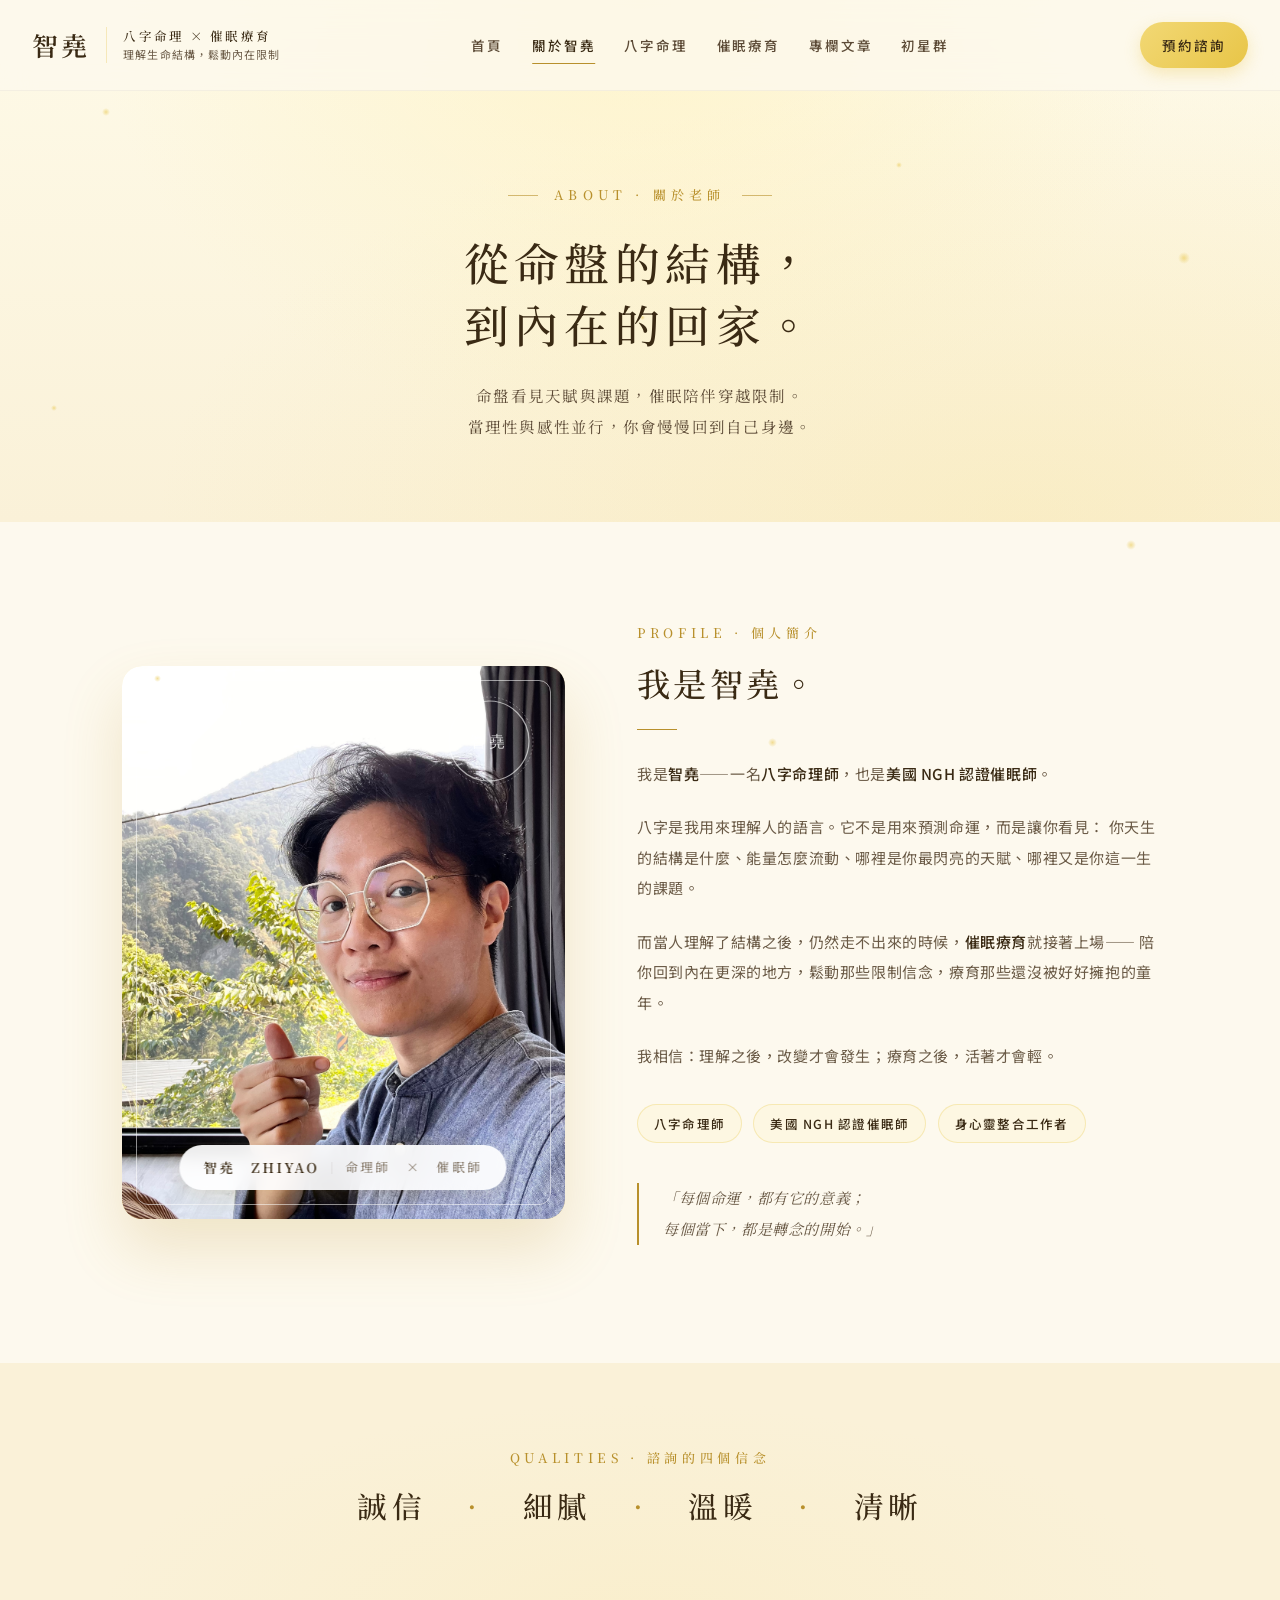
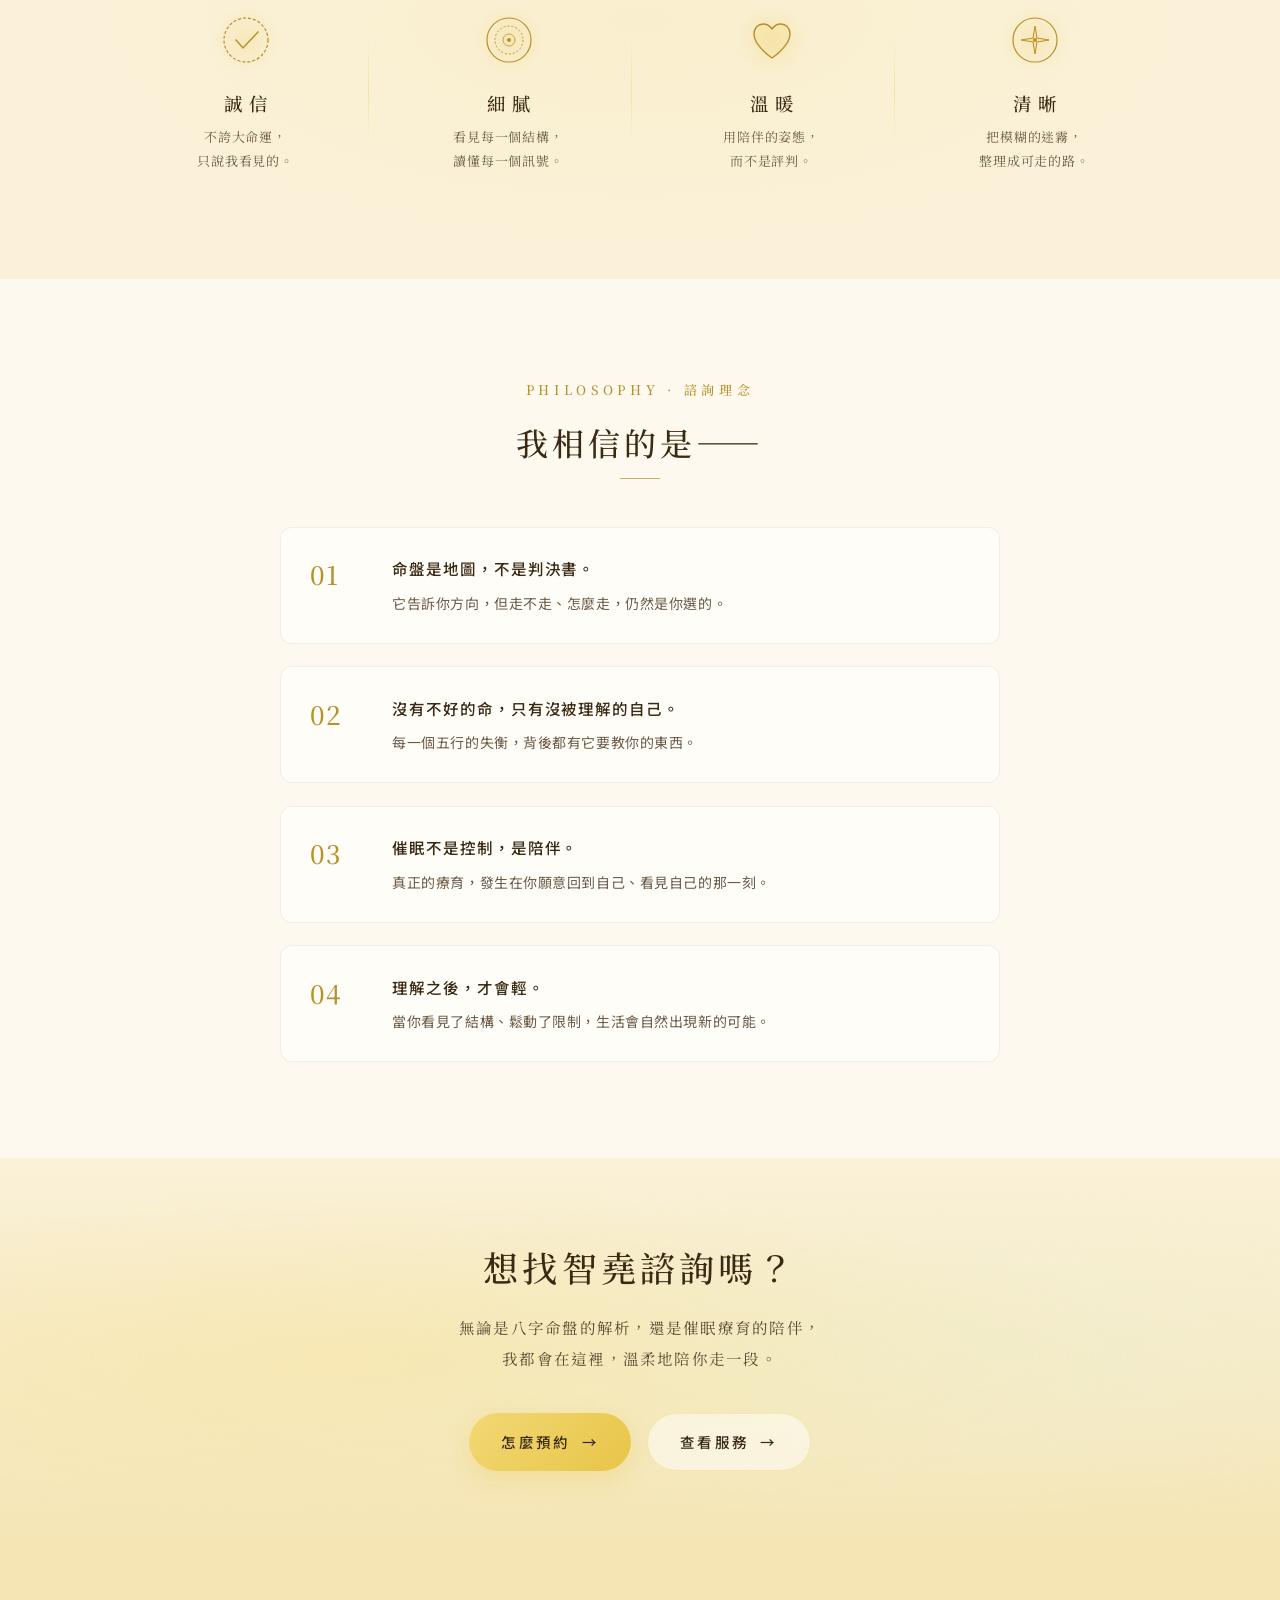
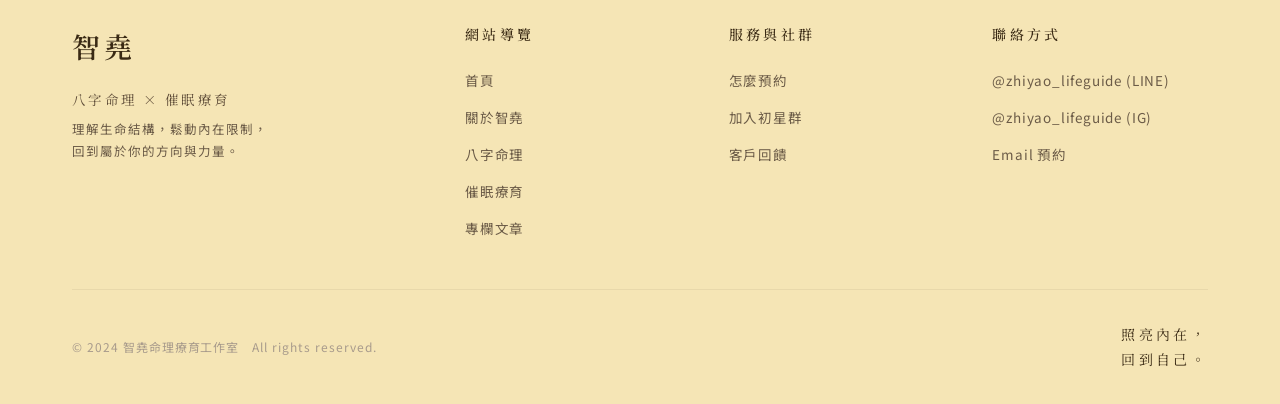
==== about.html @ 6a0de6eb "Add files via upload" ====
<!DOCTYPE html>
<html lang="zh-Hant">
<head>
<meta charset="UTF-8">
<meta name="viewport" content="width=device-width, initial-scale=1.0">
<title>關於智堯｜八字命理 × 催眠療育</title>
<meta name="description" content="智堯，八字命理師、美國 NGH 認證催眠師。誠信、細膩、溫暖、清晰，陪你看見自己。">
<link rel="preconnect" href="https://fonts.googleapis.com">
<link rel="preconnect" href="https://fonts.gstatic.com" crossorigin>
<link href="https://fonts.googleapis.com/css2?family=Noto+Serif+TC:wght@400;500;600;700&family=Noto+Sans+TC:wght@300;400;500;600&display=swap" rel="stylesheet">
<link rel="stylesheet" href="shared.css">
</head>
<body>

<div class="bg-dots" aria-hidden="true">
  <div class="bg-dot"></div><div class="bg-dot"></div><div class="bg-dot"></div><div class="bg-dot"></div>
  <div class="bg-dot"></div><div class="bg-dot"></div><div class="bg-dot"></div><div class="bg-dot"></div>
</div>

<!-- NAV -->
<nav class="nav" id="nav">
  <div class="nav-inner">
    <a href="index.html" class="nav-brand">
      <span class="nav-brand-mark">智堯</span>
      <span class="nav-brand-tag">
        <span class="nav-brand-tag-main">八字命理 × 催眠療育</span>
        <span class="nav-brand-tag-sub">理解生命結構，鬆動內在限制</span>
      </span>
    </a>
    <ul class="nav-menu">
      <li><a href="index.html">首頁</a></li>
      <li><a href="about.html" class="active">關於智堯</a></li>
      <li><a href="bazi.html">八字命理</a></li>
      <li><a href="hypno.html">催眠療育</a></li>
      <li><a href="column.html">專欄文章</a></li>
      <li><a href="community.html">初星群</a></li>
    </ul>
    <a href="booking.html" class="nav-cta">預約諮詢</a>
    <button class="nav-hamburger" id="hamburger" aria-label="選單"><span></span><span></span><span></span></button>
  </div>
</nav>
<div class="nav-overlay" id="navOverlay"></div>
<aside class="nav-drawer" id="navDrawer" aria-hidden="true">
  <ul>
    <li><a href="index.html">首頁</a></li>
    <li><a href="about.html">關於智堯</a></li>
    <li><a href="bazi.html">八字命理</a></li>
    <li><a href="hypno.html">催眠療育</a></li>
    <li><a href="column.html">專欄文章</a></li>
    <li><a href="community.html">初星群</a></li>
    <li><a href="booking.html">怎麼預約</a></li>
  </ul>
  <a href="booking.html" class="nav-drawer-cta">預約諮詢</a>
</aside>

<!-- Page Header -->
<header class="page-header">
  <div class="page-header-deco">
    <svg viewBox="0 0 1200 400" preserveAspectRatio="none" style="width:100%;height:100%;">
      <g opacity="0.55" transform="translate(80, 40)">
        <path d="M0,200 Q40,120 30,40" stroke="#B8902C" stroke-width="1" fill="none"/>
        <ellipse cx="22" cy="80" rx="9" ry="3" fill="#7E9479" opacity="0.6" transform="rotate(-30 22 80)"/>
        <ellipse cx="32" cy="120" rx="10" ry="3" fill="#7E9479" opacity="0.5" transform="rotate(15 32 120)"/>
        <ellipse cx="20" cy="160" rx="9" ry="3" fill="#7E9479" opacity="0.55" transform="rotate(-20 20 160)"/>
      </g>
      <g opacity="0.55" transform="translate(1080, 60)">
        <path d="M0,180 Q-30,100 -10,30" stroke="#B8902C" stroke-width="1" fill="none"/>
        <ellipse cx="-20" cy="80" rx="9" ry="3" fill="#7E9479" opacity="0.55" transform="rotate(20 -20 80)"/>
        <ellipse cx="-10" cy="120" rx="10" ry="3" fill="#7E9479" opacity="0.6" transform="rotate(-15 -10 120)"/>
        <ellipse cx="-25" cy="150" rx="9" ry="3" fill="#7E9479" opacity="0.5" transform="rotate(25 -25 150)"/>
      </g>
    </svg>
  </div>
  <div class="page-header-inner">
    <div class="fade-in"><span class="page-eyebrow">ABOUT  ·  關於老師</span></div>
    <h1 class="fade-in delay-1">從命盤的結構，<br>到內在的回家。</h1>
    <p class="fade-in delay-2">命盤看見天賦與課題，催眠陪伴穿越限制。<br>當理性與感性並行，你會慢慢回到自己身邊。</p>
  </div>
</header>

<!-- 個人介紹 -->
<section class="about-detail">
  <div class="about-detail-inner">
    <div class="about-detail-portrait fade-in">
      <img src="zhiyao.jpg" alt="智堯" class="portrait-img" onerror="this.style.display='none'">
      <div class="portrait-fallback">
        <span>PORTRAIT</span>
        <small>請放入 zhiyao.jpg</small>
      </div>
      <svg class="portrait-deco" width="100" height="100" viewBox="0 0 100 100" aria-hidden="true">
        <circle cx="50" cy="50" r="40" fill="none" stroke="rgba(255,255,255,0.7)" stroke-width="1.2"/>
        <circle cx="50" cy="50" r="44" fill="none" stroke="rgba(255,255,255,0.4)" stroke-width="0.8" stroke-dasharray="2 2"/>
        <text x="50" y="56" text-anchor="middle" fill="rgba(255,255,255,0.95)"
              font-family="serif" font-size="16" letter-spacing="3" font-weight="500">智堯</text>
      </svg>
      <div class="portrait-tag">
        <span class="portrait-name">智堯　ZHIYAO</span>
        <span class="portrait-divider"></span>
        <span class="portrait-role">命理師　×　催眠師</span>
      </div>
    </div>
    <div class="about-detail-content">
      <div class="fade-in">
        <span class="eyebrow">PROFILE  ·  個人簡介</span>
        <h2>我是智堯。</h2>
        <div class="divider"></div>
      </div>
      <p class="fade-in delay-1">
        我是<strong>智堯</strong>——一名<strong>八字命理師</strong>，也是<strong>美國 NGH 認證催眠師</strong>。
      </p>
      <p class="fade-in delay-1">
        八字是我用來理解人的語言。它不是用來預測命運，而是讓你看見：
        你天生的結構是什麼、能量怎麼流動、哪裡是你最閃亮的天賦、哪裡又是你這一生的課題。
      </p>
      <p class="fade-in delay-2">
        而當人理解了結構之後，仍然走不出來的時候，<strong>催眠療育</strong>就接著上場——
        陪你回到內在更深的地方，鬆動那些限制信念，療育那些還沒被好好擁抱的童年。
      </p>
      <p class="fade-in delay-2">
        我相信：理解之後，改變才會發生；療育之後，活著才會輕。
      </p>
      <div class="about-credentials fade-in delay-3">
        <span class="cred-pill">八字命理師</span>
        <span class="cred-pill">美國 NGH 認證催眠師</span>
        <span class="cred-pill">身心靈整合工作者</span>
      </div>
      <p class="about-quote fade-in delay-3">
        「每個命運，都有它的意義；<br>
        每個當下，都是轉念的開始。」
      </p>
    </div>
  </div>
</section>

<!-- 四大信念 -->
<section class="qualities">
  <div class="qualities-head fade-in">
    <span class="eyebrow">QUALITIES  ·  諮詢的四個信念</span>
    <h2>誠信　<span class="accent">·</span>　細膩　<span class="accent">·</span>　溫暖　<span class="accent">·</span>　清晰</h2>
  </div>
  <div class="qualities-grid">
    <div class="quality-item fade-in">
      <div class="quality-icon">
        <svg viewBox="0 0 64 64" fill="none"><circle cx="32" cy="32" r="22" stroke="#B8902C" stroke-width="1.2" stroke-dasharray="3 2"/><path d="M22,32 L29,40 L44,24" stroke="#B8902C" stroke-width="1.5" stroke-linecap="round" fill="none"/></svg>
      </div>
      <h4>誠信</h4>
      <p>不誇大命運，<br>只說我看見的。</p>
    </div>
    <div class="quality-item fade-in delay-1">
      <div class="quality-icon">
        <svg viewBox="0 0 64 64" fill="none"><circle cx="32" cy="32" r="22" stroke="#B8902C" stroke-width="1.2"/><circle cx="32" cy="32" r="14" stroke="#B8902C" stroke-width="0.9" stroke-dasharray="2 2"/><circle cx="32" cy="32" r="6" stroke="#B8902C" stroke-width="0.8"/><circle cx="32" cy="32" r="2" fill="#B8902C"/></svg>
      </div>
      <h4>細膩</h4>
      <p>看見每一個結構，<br>讀懂每一個訊號。</p>
    </div>
    <div class="quality-item fade-in delay-2">
      <div class="quality-icon">
        <svg viewBox="0 0 64 64" fill="none"><path d="M32,50 C32,50 14,38 14,26 C14,20 18,16 23,16 C27,16 30,18 32,21 C34,18 37,16 41,16 C46,16 50,20 50,26 C50,38 32,50 32,50 Z" stroke="#B8902C" stroke-width="1.4" fill="rgba(232,197,71,0.12)"/></svg>
      </div>
      <h4>溫暖</h4>
      <p>用陪伴的姿態，<br>而不是評判。</p>
    </div>
    <div class="quality-item fade-in delay-3">
      <div class="quality-icon">
        <svg viewBox="0 0 64 64" fill="none"><circle cx="32" cy="32" r="22" stroke="#B8902C" stroke-width="1.2"/><path d="M32,18 L34,30 L46,32 L34,34 L32,46 L30,34 L18,32 L30,30 Z" stroke="#B8902C" stroke-width="1" fill="rgba(232,197,71,0.18)"/><circle cx="32" cy="32" r="2" fill="#B8902C"/></svg>
      </div>
      <h4>清晰</h4>
      <p>把模糊的迷霧，<br>整理成可走的路。</p>
    </div>
  </div>
</section>

<!-- 諮詢理念 -->
<section class="philosophy">
  <div class="container-narrow">
    <div class="philosophy-inner fade-in">
      <span class="eyebrow">PHILOSOPHY  ·  諮詢理念</span>
      <h2>我相信的是——</h2>
      <div class="philosophy-divider"></div>
      <ul class="philosophy-list">
        <li><span class="num">01</span><div><strong>命盤是地圖，不是判決書。</strong>它告訴你方向，但走不走、怎麼走，仍然是你選的。</div></li>
        <li><span class="num">02</span><div><strong>沒有不好的命，只有沒被理解的自己。</strong>每一個五行的失衡，背後都有它要教你的東西。</div></li>
        <li><span class="num">03</span><div><strong>催眠不是控制，是陪伴。</strong>真正的療育，發生在你願意回到自己、看見自己的那一刻。</div></li>
        <li><span class="num">04</span><div><strong>理解之後，才會輕。</strong>當你看見了結構、鬆動了限制，生活會自然出現新的可能。</div></li>
      </ul>
    </div>
  </div>
</section>

<!-- CTA -->
<section class="cta-strip">
  <div class="cta-strip-inner fade-in">
    <h2>想找智堯諮詢嗎？</h2>
    <p>無論是八字命盤的解析，還是催眠療育的陪伴，<br>我都會在這裡，溫柔地陪你走一段。</p>
    <div class="cta-strip-actions">
      <a href="booking.html" class="btn btn-primary">怎麼預約 <span class="btn-arrow">→</span></a>
      <a href="bazi.html" class="btn btn-ghost">查看服務 <span class="btn-arrow">→</span></a>
    </div>
  </div>
</section>

<!-- Footer -->
<footer class="footer">
  <div class="footer-inner">
    <div class="footer-grid">
      <div class="footer-brand">
        <div class="footer-brand-mark">智堯</div>
        <div class="footer-tag">八字命理 × 催眠療育</div>
        <div class="footer-tag-sub">理解生命結構，鬆動內在限制，<br>回到屬於你的方向與力量。</div>
      </div>
      <div class="footer-col">
        <h5>網站導覽</h5>
        <ul>
          <li><a href="index.html">首頁</a></li>
          <li><a href="about.html">關於智堯</a></li>
          <li><a href="bazi.html">八字命理</a></li>
          <li><a href="hypno.html">催眠療育</a></li>
          <li><a href="column.html">專欄文章</a></li>
        </ul>
      </div>
      <div class="footer-col">
        <h5>服務與社群</h5>
        <ul>
          <li><a href="booking.html">怎麼預約</a></li>
          <li><a href="community.html">加入初星群</a></li>
          <li><a href="testimonials.html">客戶回饋</a></li>
        </ul>
      </div>
      <div class="footer-col">
        <h5>聯絡方式</h5>
        <ul>
          <li><a href="#">@zhiyao_lifeguide (LINE)</a></li>
          <li><a href="#">@zhiyao_lifeguide (IG)</a></li>
          <li><a href="mailto:">Email 預約</a></li>
        </ul>
      </div>
    </div>
    <div class="footer-bottom">
      <div class="footer-copyright">© 2024 智堯命理療育工作室　All rights reserved.</div>
      <div class="footer-slogan">照亮內在，<br>回到自己。</div>
    </div>
  </div>
</footer>

<script src="shared.js"></script>
</body>
</html>
---- shared.css ----
/* ============================================
   智堯網站 — 共用樣式（分頁用）
   ============================================ */
:root {
  --color-yellow: #E8C547;
  --color-yellow-light: #F2D875;
  --color-yellow-soft: #F8E4A0;
  --color-yellow-bg: #FBEFC2;
  --color-yellow-pale: #FDF7E2;
  --color-yellow-deep: #B8902C;
  --color-yellow-dark: #8E6E1E;
  --color-brown-deep: #3A2A14;
  --color-brown-medium: #5C4A36;
  --color-brown-soft: #8B7B6B;
  --color-text-primary: #3A2A14;
  --color-text-secondary: #6B5B47;
  --color-text-tertiary: #A89B8C;
  --color-bg-primary: #FDF9EE;
  --color-bg-secondary: #FAF1D8;
  --color-bg-tertiary: #F5E5B5;
  --color-bg-card: #FFFFFF;
  --color-bg-cream: #FDF7E2;
  --color-border: rgba(90, 70, 50, 0.08);
  --color-border-soft: rgba(90, 70, 50, 0.05);
  --color-border-yellow: rgba(232, 197, 71, 0.3);
  --color-hypno: #4A6852;
  --color-hypno-light: #7E9479;
  --color-hypno-bg: #D8E5CD;
  --color-hypno-pale: #EDF2E5;
  --font-serif: 'Noto Serif TC', serif;
  --font-sans: 'Noto Sans TC', sans-serif;
  --radius-sm: 6px;
  --radius-md: 12px;
  --radius-lg: 20px;
  --radius-xl: 28px;
  --space-section: 7rem;
}

*, *::before, *::after { box-sizing: border-box; margin: 0; padding: 0; }
html { scroll-behavior: smooth; -webkit-text-size-adjust: 100%; }
body {
  font-family: var(--font-sans);
  font-weight: 400;
  color: var(--color-text-primary);
  background: var(--color-bg-primary);
  line-height: 1.7;
  letter-spacing: 0.02em;
  overflow-x: hidden;
  -webkit-font-smoothing: antialiased;
}
img, svg { display: block; max-width: 100%; }
button { font-family: inherit; cursor: pointer; border: none; background: none; }
a { color: inherit; text-decoration: none; }
button, a, label { -webkit-tap-highlight-color: transparent; }
:focus-visible {
  outline: 2px solid var(--color-yellow-deep);
  outline-offset: 3px;
  border-radius: 2px;
}
h1, h2, h3, h4 {
  font-family: var(--font-serif);
  color: var(--color-brown-deep);
  font-weight: 500;
  letter-spacing: 0.04em;
  line-height: 1.4;
}

.eyebrow {
  font-family: var(--font-serif);
  font-size: 13px;
  font-weight: 500;
  letter-spacing: 0.36em;
  color: var(--color-yellow-deep);
  display: inline-block;
}
.eyebrow-cn {
  font-family: var(--font-serif);
  font-size: 14px;
  font-weight: 500;
  letter-spacing: 0.4em;
  color: var(--color-brown-deep);
  display: inline-flex;
  align-items: center;
  gap: 1rem;
}
.eyebrow-cn::before, .eyebrow-cn::after {
  content: '';
  width: 30px; height: 1px;
  background: var(--color-yellow-deep);
  opacity: 0.5;
}

.container { max-width: 1200px; margin: 0 auto; padding: 0 2rem; }
.container-narrow { max-width: 920px; margin: 0 auto; padding: 0 2rem; }
section { padding: var(--space-section) 0; position: relative; }

/* Animations */
@keyframes glow-breath { 0%,100%{opacity:0.55;transform:scale(1);} 50%{opacity:1;transform:scale(1.08);} }
@keyframes glow-pulse { 0%,100%{opacity:0.4;} 50%{opacity:0.85;} }
@keyframes float-dot {
  0%,100% { transform: translate(0, 0); opacity: 0.3; }
  50% { transform: translate(-10px, -45px); opacity: 0.75; }
}
@keyframes scroll-down { 0%{top:-100%;} 100%{top:100%;} }
@keyframes accent-glow { 0%,100%{opacity:0.7;} 50%{opacity:1;} }

.fade-in {
  opacity: 0;
  transform: translateY(14px);
  transition: opacity 1.2s cubic-bezier(0.4,0,0.2,1), transform 1.2s cubic-bezier(0.4,0,0.2,1);
}
.fade-in.visible { opacity: 1; transform: translateY(0); }
.fade-in.delay-1 { transition-delay: 0.15s; }
.fade-in.delay-2 { transition-delay: 0.3s; }
.fade-in.delay-3 { transition-delay: 0.45s; }
.fade-in.delay-4 { transition-delay: 0.6s; }

/* 浮動光點 */
.bg-dots {
  position: fixed;
  inset: 0;
  pointer-events: none;
  z-index: 1;
  overflow: hidden;
}
.bg-dot {
  position: absolute;
  border-radius: 50%;
  background: radial-gradient(circle, rgba(232,197,71,0.55) 0%, rgba(232,197,71,0) 70%);
  animation: float-dot 18s ease-in-out infinite;
  will-change: transform, opacity;
}
.bg-dot:nth-child(1) { top: 12%; left: 8%; width: 8px; height: 8px; animation-delay: 0s; }
.bg-dot:nth-child(2) { top: 28%; left: 92%; width: 12px; height: 12px; animation-delay: 3s; }
.bg-dot:nth-child(3) { top: 45%; left: 4%; width: 6px; height: 6px; animation-delay: 6s; }
.bg-dot:nth-child(4) { top: 60%; left: 88%; width: 10px; height: 10px; animation-delay: 9s; }
.bg-dot:nth-child(5) { top: 75%; left: 12%; width: 7px; height: 7px; animation-delay: 12s; }
.bg-dot:nth-child(6) { top: 35%; left: 50%; width: 5px; height: 5px; animation-delay: 4s; }
.bg-dot:nth-child(7) { top: 82%; left: 60%; width: 9px; height: 9px; animation-delay: 7s; }
.bg-dot:nth-child(8) { top: 18%; left: 70%; width: 6px; height: 6px; animation-delay: 11s; }

/* NAV */
.nav {
  position: fixed;
  top: 0; left: 0; right: 0;
  z-index: 100;
  padding: 1.4rem 0;
  background: rgba(253, 249, 238, 0.78);
  backdrop-filter: blur(16px);
  -webkit-backdrop-filter: blur(16px);
  border-bottom: 1px solid var(--color-border-soft);
  transition: background 0.4s ease, padding 0.4s ease;
}
.nav.scrolled {
  padding: 1rem 0;
  background: rgba(253, 249, 238, 0.94);
  box-shadow: 0 1px 24px rgba(184, 144, 44, 0.06);
}
.nav-inner {
  max-width: 1280px;
  margin: 0 auto;
  padding: 0 2rem;
  display: flex;
  align-items: center;
  justify-content: space-between;
  gap: 1.5rem;
}
.nav-brand { display: flex; align-items: center; gap: 1rem; flex-shrink: 0; }
.nav-brand-mark {
  font-family: var(--font-serif);
  font-size: 26px;
  font-weight: 600;
  color: var(--color-brown-deep);
  letter-spacing: 0.12em;
}
.nav-brand-tag {
  display: flex;
  flex-direction: column;
  border-left: 1px solid var(--color-border-yellow);
  padding-left: 1rem;
  line-height: 1.5;
}
.nav-brand-tag-main {
  font-family: var(--font-serif);
  font-size: 12.5px;
  font-weight: 500;
  color: var(--color-brown-deep);
  letter-spacing: 0.18em;
}
.nav-brand-tag-sub {
  font-size: 11px;
  color: var(--color-text-secondary);
  letter-spacing: 0.1em;
}
.nav-menu { display: flex; align-items: center; gap: 1.8rem; list-style: none; }
.nav-menu a {
  font-size: 13.5px;
  font-weight: 500;
  color: var(--color-brown-medium);
  letter-spacing: 0.14em;
  position: relative;
  padding: 0.4rem 0;
  transition: color 0.3s ease;
  white-space: nowrap;
}
.nav-menu a::after {
  content: '';
  position: absolute;
  bottom: -2px;
  left: 50%;
  width: 0; height: 1px;
  background: var(--color-yellow-deep);
  transition: all 0.4s ease;
  transform: translateX(-50%);
}
.nav-menu a:hover, .nav-menu a.active { color: var(--color-brown-deep); }
.nav-menu a:hover::after, .nav-menu a.active::after { width: 100%; }
.nav-cta {
  display: inline-flex;
  align-items: center;
  padding: 0.7rem 1.4rem;
  background: linear-gradient(135deg, #F2D875 0%, #E8C547 100%);
  color: var(--color-brown-deep);
  font-size: 13.5px;
  font-weight: 500;
  letter-spacing: 0.14em;
  border-radius: 999px;
  box-shadow: 0 6px 16px rgba(232,197,71,0.32);
  transition: all 0.4s ease;
  flex-shrink: 0;
  white-space: nowrap;
}
.nav-cta:hover { transform: translateY(-1px); box-shadow: 0 10px 24px rgba(232,197,71,0.42); }
.nav-hamburger { display: none; flex-direction: column; gap: 5px; padding: 8px; z-index: 110; }
.nav-hamburger span { display: block; width: 22px; height: 1.5px; background: var(--color-brown-deep); border-radius: 2px; }
.nav-hamburger.open span { transform: none; opacity: 1; }
.nav-drawer {
  position: fixed;
  top: 0; right: -100%;
  width: 80%; max-width: 320px; height: 100vh;
  background: var(--color-bg-primary);
  padding: 5rem 2rem 2rem;
  z-index: 105;
  transition: right 0.5s cubic-bezier(0.65,0,0.35,1);
  border-left: 1px solid var(--color-border);
  box-shadow: -10px 0 40px rgba(90,70,50,0.08);
  overflow-y: auto;
}
.nav-drawer.open { right: 0; }
.nav-drawer ul { list-style: none; }
.nav-drawer li { border-bottom: 1px solid var(--color-border); }
.nav-drawer a {
  display: block;
  padding: 1.2rem 0;
  font-family: var(--font-serif);
  font-size: 16px;
  color: var(--color-brown-deep);
  letter-spacing: 0.18em;
}
.nav-drawer-cta {
  display: block;
  margin-top: 2rem;
  padding: 1rem;
  background: linear-gradient(135deg, #F2D875 0%, #E8C547 100%);
  color: var(--color-brown-deep) !important;
  text-align: center;
  border-radius: 999px;
  letter-spacing: 0.14em;
  font-weight: 500;
}
.nav-overlay {
  position: fixed;
  inset: 0;
  background: rgba(58,42,20,0.4);
  backdrop-filter: blur(4px);
  z-index: 102;
  opacity: 0;
  pointer-events: none;
  transition: opacity 0.4s ease;
}
.nav-overlay.open { opacity: 1; pointer-events: all; }

/* Page Header */
.page-header {
  position: relative;
  padding: 11rem 0 5rem;
  text-align: center;
  background:
    radial-gradient(ellipse at 50% 0%, rgba(255, 240, 180, 0.5) 0%, transparent 60%),
    radial-gradient(ellipse at 80% 100%, rgba(248, 228, 160, 0.35) 0%, transparent 60%),
    linear-gradient(180deg, #FEFAE8 0%, #FAF1D8 100%);
  overflow: hidden;
}
.page-header-deco { display: none; }
.page-header-inner {
  position: relative;
  z-index: 2;
  max-width: 760px;
  margin: 0 auto;
  padding: 0 2rem;
}
.page-eyebrow {
  font-family: var(--font-serif);
  font-size: 13px;
  font-weight: 500;
  letter-spacing: 0.4em;
  color: var(--color-yellow-deep);
  margin-bottom: 1.5rem;
  display: inline-flex;
  align-items: center;
  gap: 1rem;
}
.page-eyebrow::before, .page-eyebrow::after {
  content: '';
  display: block;
  width: 30px; height: 1px;
  background: var(--color-yellow-deep);
  opacity: 0.6;
}
.page-header h1 {
  font-size: clamp(2rem, 4vw, 2.8rem);
  font-weight: 500;
  letter-spacing: 0.12em;
  margin-bottom: 1.5rem;
  color: var(--color-brown-deep);
}
.page-header p {
  font-family: var(--font-serif);
  font-size: 15.5px;
  color: var(--color-brown-medium);
  letter-spacing: 0.08em;
  line-height: 2;
  max-width: 520px;
  margin: 0 auto;
}

/* Buttons */
.btn {
  display: inline-flex;
  align-items: center;
  gap: 0.7rem;
  padding: 1rem 2rem;
  font-family: var(--font-sans);
  font-size: 14.5px;
  font-weight: 500;
  letter-spacing: 0.16em;
  border-radius: 999px;
  transition: all 0.5s cubic-bezier(0.4,0,0.2,1);
}
.btn-primary {
  background: linear-gradient(135deg, #F2D875 0%, #E8C547 100%);
  color: var(--color-brown-deep);
  box-shadow: 0 8px 24px rgba(232,197,71,0.3);
}
.btn-primary:hover { transform: translateY(-2px); box-shadow: 0 14px 32px rgba(232,197,71,0.45); }
.btn-ghost {
  background: rgba(255,255,255,0.5);
  color: var(--color-brown-deep);
  border: 1px solid var(--color-border-yellow);
  backdrop-filter: blur(8px);
}
.btn-ghost:hover { background: rgba(255,255,255,0.85); border-color: var(--color-yellow); transform: translateY(-2px); }
.btn-arrow { transition: transform 0.4s ease; }
.btn:hover .btn-arrow { transform: translateX(4px); }

/* About Detail (about.html) */
.about-detail { background: var(--color-bg-primary); padding: 6rem 0; }
.about-detail-inner {
  display: grid;
  grid-template-columns: 0.85fr 1fr;
  gap: 4.5rem;
  align-items: center;
  max-width: 1100px;
  margin: 0 auto;
  padding: 0 2rem;
}
.about-detail-portrait {
  position: relative;
  aspect-ratio: 4 / 5;
  border-radius: var(--radius-lg);
  overflow: hidden;
  background: linear-gradient(160deg, #FBEFC2 0%, #F2D875 100%);
  box-shadow: 0 30px 60px rgba(184,144,44,0.2);
}
.about-detail-portrait::before {
  content: '';
  position: absolute;
  inset: 14px;
  border: 1px solid rgba(255,255,255,0.55);
  border-radius: calc(var(--radius-lg) - 8px);
  z-index: 3;
  pointer-events: none;
}
.portrait-img { position: absolute; inset: 0; width: 100%; height: 100%; object-fit: cover; z-index: 1; }
.portrait-fallback {
  position: absolute;
  inset: 0;
  width: 100%; height: 100%;
  display: flex;
  flex-direction: column;
  align-items: center;
  justify-content: center;
  color: rgba(58,42,20,0.45);
  font-family: var(--font-serif);
  letter-spacing: 0.4em;
  font-size: 16px;
  z-index: 0;
}
.portrait-fallback small {
  font-size: 12px;
  letter-spacing: 0.3em;
  margin-top: 0.5rem;
  opacity: 0.7;
}
.portrait-deco {
  position: absolute;
  top: 1.6rem; right: 1.6rem;
  z-index: 4;
  opacity: 0.85;
}
.portrait-tag {
  position: absolute;
  bottom: 1.8rem;
  left: 50%;
  transform: translateX(-50%);
  background: rgba(255,255,255,0.92);
  backdrop-filter: blur(8px);
  padding: 0.7rem 1.5rem;
  border-radius: 999px;
  z-index: 4;
  display: flex;
  align-items: center;
  gap: 0.8rem;
  white-space: nowrap;
  box-shadow: 0 6px 20px rgba(184,144,44,0.18);
}
.portrait-name {
  font-family: var(--font-serif);
  font-size: 13.5px;
  font-weight: 600;
  color: var(--color-brown-deep);
  letter-spacing: 0.16em;
}
.portrait-divider { width: 1px; height: 12px; background: var(--color-border); }
.portrait-role {
  font-family: var(--font-serif);
  font-size: 12.5px;
  color: var(--color-text-secondary);
  letter-spacing: 0.18em;
}
.about-detail-content .eyebrow { margin-bottom: 1rem; }
.about-detail-content h2 {
  font-size: clamp(1.7rem, 2.6vw, 2.1rem);
  font-weight: 500;
  letter-spacing: 0.1em;
  margin-bottom: 1.4rem;
}
.about-detail-content .divider {
  width: 40px; height: 1px;
  background: var(--color-yellow-deep);
  margin-bottom: 1.8rem;
}
.about-detail-content p {
  font-size: 15px;
  color: var(--color-text-secondary);
  line-height: 2.05;
  letter-spacing: 0.04em;
  margin-bottom: 1.4rem;
}
.about-detail-content p strong { color: var(--color-brown-deep); font-weight: 500; }
.about-credentials { display: flex; flex-wrap: wrap; gap: 0.7rem; margin: 2rem 0 2.5rem; }
.cred-pill {
  padding: 0.5rem 1rem;
  background: var(--color-bg-cream);
  border: 1px solid var(--color-border-yellow);
  border-radius: 999px;
  font-size: 12.5px;
  font-weight: 500;
  color: var(--color-brown-deep);
  letter-spacing: 0.1em;
}
.about-quote {
  margin-top: 2rem;
  padding-left: 1.5rem;
  border-left: 2px solid var(--color-yellow-deep);
  font-family: var(--font-serif);
  font-size: 15.5px;
  color: var(--color-brown-deep);
  line-height: 1.95;
  letter-spacing: 0.1em;
  font-style: italic;
}

/* Qualities */
.qualities {
  background:
    radial-gradient(ellipse at 50% 50%, rgba(248,228,160,0.2) 0%, transparent 60%),
    var(--color-bg-secondary);
  padding: 5rem 0;
  position: relative;
}
.qualities-head { text-align: center; margin-bottom: 3.5rem; }
.qualities-head .eyebrow { margin-bottom: 1rem; }
.qualities-head h2 {
  font-size: clamp(1.5rem, 2.4vw, 1.85rem);
  font-weight: 500;
  letter-spacing: 0.16em;
  color: var(--color-brown-deep);
}
.qualities-head h2 .accent {
  display: inline-block;
  position: relative;
  padding: 0 0.2em;
  color: var(--color-yellow-deep);
}
.qualities-grid {
  display: grid;
  grid-template-columns: repeat(4, 1fr);
  gap: 1rem;
  max-width: 1100px;
  margin: 0 auto;
  padding: 0 2rem;
}
.quality-item { text-align: center; padding: 1.6rem 1rem; position: relative; }
.quality-item:not(:last-child)::after {
  content: '';
  position: absolute;
  top: 25%; bottom: 25%; right: 0;
  width: 1px;
  background: linear-gradient(180deg, transparent, var(--color-border-yellow), transparent);
}
.quality-icon {
  width: 64px; height: 64px;
  margin: 0 auto 1.2rem;
  display: flex;
  align-items: center;
  justify-content: center;
  position: relative;
}
.quality-icon::before {
  content: '';
  position: absolute;
  inset: -4px;
  border-radius: 50%;
  background: radial-gradient(circle, rgba(232,197,71,0.18) 0%, transparent 70%);
  animation: glow-pulse 3.5s ease-in-out infinite;
}
.quality-icon svg { width: 100%; height: 100%; position: relative; z-index: 1; }
.quality-item h4 {
  font-size: 1.15rem;
  letter-spacing: 0.36em;
  margin-bottom: 0.5rem;
  font-weight: 500;
  color: var(--color-brown-deep);
  padding-left: 0.36em;
}
.quality-item p {
  font-family: var(--font-serif);
  font-size: 13px;
  color: var(--color-text-secondary);
  line-height: 1.85;
  letter-spacing: 0.06em;
}

/* Philosophy */
.philosophy {
  background: var(--color-bg-primary);
  padding: 6rem 0;
}
.philosophy-inner { text-align: center; }
.philosophy-inner .eyebrow { margin-bottom: 1.2rem; }
.philosophy-inner h2 {
  font-size: clamp(1.6rem, 2.6vw, 2rem);
  font-weight: 500;
  letter-spacing: 0.12em;
  margin-bottom: 0.8rem;
}
.philosophy-divider {
  width: 40px; height: 1px;
  background: var(--color-yellow-deep);
  margin: 0 auto 3rem;
  opacity: 0.7;
}
.philosophy-list {
  list-style: none;
  text-align: left;
  display: flex;
  flex-direction: column;
  gap: 1.4rem;
  max-width: 720px;
  margin: 0 auto;
}
.philosophy-list li {
  display: grid;
  grid-template-columns: 60px 1fr;
  gap: 1.4rem;
  padding: 1.6rem 1.8rem;
  background: rgba(255,255,255,0.6);
  border: 1px solid var(--color-border);
  border-radius: var(--radius-md);
  transition: all 0.4s ease;
}
.philosophy-list li:hover {
  background: rgba(255,255,255,0.9);
  border-color: var(--color-border-yellow);
  transform: translateX(4px);
}
.philosophy-list .num {
  font-family: var(--font-serif);
  font-size: 1.6rem;
  font-weight: 500;
  color: var(--color-yellow-deep);
  letter-spacing: 0.04em;
  align-self: start;
}
.philosophy-list strong { color: var(--color-brown-deep); font-weight: 500; display: block; margin-bottom: 0.4rem; font-size: 15.5px; letter-spacing: 0.06em; }
.philosophy-list div { font-size: 14px; color: var(--color-text-secondary); line-height: 1.95; letter-spacing: 0.04em; }

/* CTA Strip */
.cta-strip {
  background:
    radial-gradient(ellipse at 30% 50%, rgba(248,228,160,0.5) 0%, transparent 60%),
    radial-gradient(ellipse at 70% 50%, rgba(232,240,215,0.4) 0%, transparent 60%),
    linear-gradient(180deg, #FAF1D8 0%, #F5E5B5 100%);
  padding: 5rem 0;
  position: relative;
  overflow: hidden;
}
.cta-strip-inner {
  max-width: 880px;
  margin: 0 auto;
  padding: 0 2rem;
  text-align: center;
  position: relative;
  z-index: 2;
}
.cta-strip h2 {
  font-size: clamp(1.7rem, 3vw, 2.2rem);
  font-weight: 500;
  letter-spacing: 0.12em;
  line-height: 1.65;
  margin-bottom: 1rem;
}
.cta-strip p {
  font-family: var(--font-serif);
  font-size: 15.5px;
  color: var(--color-brown-medium);
  line-height: 2;
  letter-spacing: 0.08em;
  margin-bottom: 2.4rem;
}
.cta-strip-actions { display: flex; flex-wrap: wrap; gap: 1rem; justify-content: center; }

/* Footer */
.footer {
  background: var(--color-bg-tertiary);
  padding: 4.5rem 0 2rem;
  position: relative;
}
.footer-inner { max-width: 1200px; margin: 0 auto; padding: 0 2rem; position: relative; z-index: 2; }
.footer-grid {
  display: grid;
  grid-template-columns: 1.6fr 1fr 1fr 1fr;
  gap: 3rem;
  padding-bottom: 3rem;
  border-bottom: 1px solid var(--color-border);
}
.footer-brand-mark {
  font-family: var(--font-serif);
  font-size: 28px;
  font-weight: 600;
  letter-spacing: 0.16em;
  color: var(--color-brown-deep);
  margin-bottom: 1rem;
}
.footer-tag {
  font-family: var(--font-serif);
  font-size: 13.5px;
  color: var(--color-brown-medium);
  letter-spacing: 0.18em;
  line-height: 1.8;
  margin-bottom: 0.4rem;
}
.footer-tag-sub {
  font-size: 12.5px;
  color: var(--color-text-secondary);
  letter-spacing: 0.08em;
  line-height: 1.8;
}
.footer-col h5 {
  font-family: var(--font-serif);
  font-size: 14px;
  font-weight: 500;
  color: var(--color-brown-deep);
  letter-spacing: 0.24em;
  margin-bottom: 1.2rem;
}
.footer-col ul { list-style: none; display: flex; flex-direction: column; gap: 0.6rem; }
.footer-col a {
  font-size: 13.5px;
  color: var(--color-text-secondary);
  letter-spacing: 0.06em;
  transition: color 0.3s ease;
}
.footer-col a:hover { color: var(--color-yellow-dark); }
.footer-bottom {
  padding-top: 2rem;
  display: flex;
  justify-content: space-between;
  align-items: center;
  flex-wrap: wrap;
  gap: 1.5rem;
}
.footer-copyright { font-size: 12px; color: var(--color-text-tertiary); letter-spacing: 0.08em; }
.footer-slogan {
  font-family: var(--font-serif);
  font-size: 14px;
  color: var(--color-brown-deep);
  letter-spacing: 0.24em;
  line-height: 1.8;
  text-align: right;
}

/* Bazi 價目表 */
.bazi-section {
  background:
    radial-gradient(ellipse at 50% 0%, rgba(248,228,160,0.3) 0%, transparent 60%),
    linear-gradient(180deg, #FAF1D8 0%, #F5E5B5 100%);
  padding: 6rem 0;
}
.price-head { text-align: center; margin-bottom: 4rem; }
.price-head .eyebrow { margin-bottom: 1rem; }
.price-head h2 {
  font-size: clamp(1.7rem, 3vw, 2.2rem);
  font-weight: 600;
  letter-spacing: 0.16em;
  margin-bottom: 1.2rem;
}
.price-head p {
  font-family: var(--font-serif);
  font-size: 15px;
  color: var(--color-brown-medium);
  letter-spacing: 0.08em;
  line-height: 1.95;
  max-width: 540px;
  margin: 0 auto;
}
.price-group { max-width: 880px; margin: 0 auto 3rem; padding: 0 2rem; }
.price-group-head { text-align: center; margin-bottom: 1.8rem; position: relative; }
.price-group-head span {
  display: inline-block;
  padding: 0.4rem 1.6rem;
  background: rgba(255,255,255,0.7);
  border: 1px solid var(--color-border-yellow);
  border-radius: 999px;
  font-family: var(--font-serif);
  font-size: 13.5px;
  font-weight: 500;
  color: var(--color-brown-deep);
  letter-spacing: 0.32em;
  position: relative;
  z-index: 2;
}
.price-group-head::before {
  content: '';
  position: absolute;
  top: 50%; left: 0; right: 0;
  height: 1px;
  background: linear-gradient(90deg, transparent, var(--color-border-yellow), transparent);
  z-index: 1;
}
.price-list { display: flex; flex-direction: column; gap: 0.8rem; }
.price-item {
  display: grid;
  grid-template-columns: 60px 1fr auto;
  align-items: center;
  gap: 1.8rem;
  padding: 1.3rem 1.8rem;
  background: rgba(255,255,255,0.7);
  backdrop-filter: blur(4px);
  border: 1px solid rgba(232,197,71,0.2);
  border-radius: var(--radius-md);
  transition: all 0.5s ease;
}
.price-item:hover {
  background: rgba(255,255,255,0.92);
  border-color: var(--color-yellow);
  transform: translateX(4px);
  box-shadow: 0 8px 24px rgba(184,144,44,0.1);
}
.price-num {
  width: 44px; height: 44px;
  border-radius: 50%;
  border: 1px solid var(--color-border-yellow);
  display: flex;
  align-items: center;
  justify-content: center;
  font-family: var(--font-serif);
  font-size: 13px;
  font-weight: 500;
  color: var(--color-yellow-deep);
  background: var(--color-bg-cream);
}
.price-info { display: flex; flex-direction: column; gap: 0.25rem; }
.price-name { font-family: var(--font-serif); font-size: 16.5px; font-weight: 500; color: var(--color-brown-deep); letter-spacing: 0.1em; }
.price-desc { font-size: 12.5px; color: var(--color-text-secondary); letter-spacing: 0.06em; }
.price-amount { text-align: right; display: flex; flex-direction: column; gap: 0.1rem; align-items: flex-end; }
.price-original { font-size: 12px; color: var(--color-text-tertiary); letter-spacing: 0.04em; text-decoration: line-through; }
.price-current { font-family: var(--font-serif); font-size: 1.4rem; font-weight: 600; color: var(--color-yellow-dark); letter-spacing: 0.02em; }
.price-current .currency { font-size: 0.7em; margin-right: 0.1em; }
.price-extra { font-size: 11.5px; color: var(--color-text-secondary); letter-spacing: 0.04em; margin-top: 0.2rem; }
.price-extra .extra-label { color: var(--color-text-tertiary); margin-right: 0.4em; }
.price-extra .extra-amount { font-weight: 600; color: var(--color-yellow-dark); }

/* Hypno Card */
.hypno-section {
  background:
    radial-gradient(ellipse at 30% 20%, rgba(218,232,200,0.5) 0%, transparent 60%),
    radial-gradient(ellipse at 80% 80%, rgba(195,215,175,0.4) 0%, transparent 60%),
    linear-gradient(180deg, #EDF2E5 0%, #DBE5CD 100%);
  padding: 6rem 0;
  position: relative;
}
.hypno-card { max-width: 800px; margin: 0 auto; padding: 0 2rem; position: relative; z-index: 2; }
.hypno-inner {
  background: rgba(255,255,255,0.6);
  backdrop-filter: blur(12px);
  border: 1px solid rgba(126,148,121,0.25);
  border-radius: var(--radius-xl);
  padding: 3.5rem 3rem;
  position: relative;
  overflow: hidden;
}
.hypno-eyebrow {
  font-family: var(--font-serif);
  font-size: 13px;
  font-weight: 500;
  letter-spacing: 0.36em;
  color: var(--color-hypno);
  margin-bottom: 1rem;
  display: inline-block;
}
.hypno-title { font-size: clamp(1.7rem, 2.8vw, 2.1rem); font-weight: 500; color: var(--color-brown-deep); letter-spacing: 0.12em; margin-bottom: 0.6rem; }
.hypno-subtitle { font-family: var(--font-serif); font-size: 14px; color: var(--color-brown-medium); letter-spacing: 0.18em; margin-bottom: 2.5rem; }
.hypno-benefits-title {
  font-family: var(--font-serif);
  font-size: 1.05rem;
  font-weight: 500;
  color: var(--color-brown-deep);
  letter-spacing: 0.14em;
  margin-bottom: 1.4rem;
  position: relative;
  padding-left: 1rem;
}
.hypno-benefits-title::before {
  content: '';
  position: absolute;
  left: 0; top: 50%;
  transform: translateY(-50%);
  width: 4px; height: 18px;
  background: var(--color-hypno);
  border-radius: 2px;
}
.hypno-benefits { list-style: none; margin-bottom: 2.5rem; display: flex; flex-direction: column; gap: 0.9rem; }
.hypno-benefits li {
  display: grid;
  grid-template-columns: 32px 1fr;
  align-items: flex-start;
  gap: 0.6rem;
  font-family: var(--font-serif);
  font-size: 15.5px;
  color: var(--color-brown-medium);
  line-height: 1.85;
  letter-spacing: 0.06em;
}
.hypno-benefits li .benefit-num {
  width: 24px; height: 24px;
  border-radius: 50%;
  background: rgba(74,104,82,0.12);
  color: var(--color-hypno);
  font-family: var(--font-serif);
  font-size: 12px;
  font-weight: 600;
  display: flex;
  align-items: center;
  justify-content: center;
  flex-shrink: 0;
  margin-top: 4px;
}
.hypno-price-block {
  padding: 2rem;
  background: rgba(74,104,82,0.08);
  border-radius: var(--radius-md);
  border: 1px dashed rgba(74,104,82,0.3);
  display: flex;
  align-items: baseline;
  flex-wrap: wrap;
  gap: 0.6rem;
  margin-bottom: 1.4rem;
}
.hypno-price-label { font-family: var(--font-serif); font-size: 16px; font-weight: 500; color: var(--color-brown-deep); letter-spacing: 0.16em; }
.hypno-price-value { font-family: var(--font-serif); font-size: 2rem; font-weight: 600; color: var(--color-hypno); }
.hypno-price-value .currency { font-size: 0.55em; margin-right: 0.15em; }
.hypno-price-value .unit { font-size: 0.6em; color: var(--color-brown-medium); margin-left: 0.4em; }
.hypno-format {
  font-size: 13px;
  color: var(--color-text-secondary);
  letter-spacing: 0.08em;
  margin-left: auto;
  padding: 0.4rem 0.9rem;
  background: rgba(255,255,255,0.7);
  border-radius: 999px;
  border: 1px solid rgba(74,104,82,0.2);
}
.hypno-cta {
  display: inline-flex;
  align-items: center;
  gap: 0.7rem;
  padding: 1rem 2rem;
  background: linear-gradient(135deg, #6E8870 0%, #4A6852 100%);
  color: #fff;
  font-size: 14px;
  font-weight: 500;
  letter-spacing: 0.14em;
  border-radius: 999px;
  box-shadow: 0 8px 24px rgba(74,104,82,0.25);
  transition: all 0.4s ease;
}
.hypno-cta:hover { transform: translateY(-2px); box-shadow: 0 14px 32px rgba(74,104,82,0.35); }

/* Steps (booking.html) */
.steps-section { padding: 6rem 0; background: var(--color-bg-primary); }
.steps-grid {
  display: grid;
  grid-template-columns: repeat(4, 1fr);
  gap: 1.4rem;
  max-width: 1100px;
  margin: 0 auto;
  padding: 0 2rem;
}
.step-card {
  position: relative;
  padding: 2.4rem 1.6rem 2rem;
  background: var(--color-bg-card);
  border: 1px solid var(--color-border);
  border-radius: var(--radius-lg);
  text-align: center;
  transition: all 0.4s ease;
}
.step-card:hover { border-color: var(--color-border-yellow); box-shadow: 0 20px 40px rgba(184,144,44,0.08); transform: translateY(-4px); }
.step-num {
  position: absolute;
  top: -16px;
  left: 50%;
  transform: translateX(-50%);
  width: 48px; height: 48px;
  border-radius: 50%;
  background: linear-gradient(135deg, #F2D875 0%, #E8C547 100%);
  color: var(--color-brown-deep);
  font-family: var(--font-serif);
  font-size: 18px;
  font-weight: 600;
  display: flex;
  align-items: center;
  justify-content: center;
  letter-spacing: 0.04em;
  box-shadow: 0 8px 20px rgba(232,197,71,0.4);
}
.step-icon {
  width: 60px; height: 60px;
  margin: 1.5rem auto 1.4rem;
  display: flex;
  align-items: center;
  justify-content: center;
  color: var(--color-yellow-deep);
}
.step-icon svg { width: 100%; height: 100%; }
.step-card h4 {
  font-size: 1.15rem;
  letter-spacing: 0.16em;
  font-weight: 500;
  margin-bottom: 0.7rem;
}
.step-card p { font-size: 13px; color: var(--color-text-secondary); line-height: 1.95; letter-spacing: 0.04em; }

/* FAQ */
.faq-section { padding: 6rem 0; background: var(--color-bg-secondary); }
.faq-list { max-width: 720px; margin: 0 auto; padding: 0 2rem; display: flex; flex-direction: column; gap: 0.8rem; }
.faq-item {
  background: rgba(255,255,255,0.7);
  border: 1px solid var(--color-border);
  border-radius: var(--radius-md);
  overflow: hidden;
  transition: all 0.4s ease;
}
.faq-item:hover { border-color: var(--color-border-yellow); }
.faq-question {
  width: 100%;
  padding: 1.3rem 1.6rem;
  text-align: left;
  display: flex;
  justify-content: space-between;
  align-items: center;
  gap: 1rem;
  font-family: var(--font-serif);
  font-size: 15.5px;
  font-weight: 500;
  color: var(--color-brown-deep);
  letter-spacing: 0.06em;
}
.faq-question::after {
  content: '+';
  font-size: 22px;
  color: var(--color-yellow-deep);
  transition: transform 0.4s ease;
  flex-shrink: 0;
}
.faq-question[aria-expanded="true"]::after { transform: rotate(45deg); }
.faq-answer { max-height: 0; overflow: hidden; transition: max-height 0.5s ease; }
.faq-answer-inner {
  padding: 0 1.6rem 1.4rem;
  font-size: 14px;
  color: var(--color-text-secondary);
  line-height: 2;
  letter-spacing: 0.04em;
}
.faq-answer.open { max-height: 600px; }

/* Community */
.community-section { padding: 6rem 0; background: var(--color-bg-primary); }
.community-card {
  max-width: 720px;
  margin: 0 auto;
  padding: 3.5rem 2.5rem;
  background:
    radial-gradient(ellipse at 80% 20%, rgba(255,244,200,0.85) 0%, transparent 60%),
    linear-gradient(160deg, #FBEFC2 0%, #F2D875 100%);
  border: 1px solid var(--color-border-yellow);
  border-radius: var(--radius-xl);
  text-align: center;
  position: relative;
}
.community-icon {
  width: 80px; height: 80px;
  margin: 0 auto 1.6rem;
  border-radius: 50%;
  background: rgba(255,255,255,0.7);
  display: flex;
  align-items: center;
  justify-content: center;
  position: relative;
}
.community-icon::before {
  content: '';
  position: absolute;
  inset: -10px;
  border: 1px dashed rgba(184,144,44,0.4);
  border-radius: 50%;
}
.community-card h2 { font-size: 1.8rem; letter-spacing: 0.18em; margin-bottom: 1rem; font-weight: 500; }
.community-card .tagline { font-family: var(--font-serif); font-size: 14px; color: var(--color-brown-medium); letter-spacing: 0.14em; margin-bottom: 2rem; }
.community-features { list-style: none; text-align: left; margin: 0 auto 2.5rem; max-width: 480px; display: flex; flex-direction: column; gap: 0.7rem; }
.community-features li {
  display: grid;
  grid-template-columns: 28px 1fr;
  align-items: start;
  gap: 0.6rem;
  font-size: 14px;
  color: var(--color-brown-medium);
  line-height: 1.85;
  letter-spacing: 0.04em;
}
.community-features li::before {
  content: '✓';
  color: var(--color-yellow-deep);
  font-weight: 600;
  font-size: 16px;
  display: inline-block;
}
.community-link-row { display: flex; flex-wrap: wrap; gap: 0.8rem; justify-content: center; }

/* Testimonials full */
.testi-grid-full {
  display: grid;
  grid-template-columns: repeat(3, 1fr);
  gap: 1.6rem;
  max-width: 1200px;
  margin: 0 auto;
  padding: 0 2rem;
}
.testi-card {
  background: var(--color-bg-card);
  border-radius: var(--radius-lg);
  padding: 2.4rem 2rem 2rem;
  border: 1px solid var(--color-border);
  position: relative;
  overflow: hidden;
  transition: all 0.5s ease;
}
.testi-card:hover {
  transform: translateY(-4px);
  box-shadow: 0 20px 40px rgba(184,144,44,0.1);
  border-color: var(--color-border-yellow);
}
.testi-quote-mark { display: none; }
.testi-tag {
  display: inline-block;
  padding: 0.3rem 0.8rem;
  background: var(--color-yellow-pale);
  border: 1px solid var(--color-border-yellow);
  border-radius: 999px;
  font-size: 11px;
  font-weight: 500;
  color: var(--color-yellow-dark);
  letter-spacing: 0.18em;
  margin-bottom: 1.2rem;
  position: relative;
  z-index: 2;
}
.testi-tag.tag-hypno {
  background: var(--color-hypno-bg);
  border-color: rgba(74,104,82,0.25);
  color: var(--color-hypno);
}
.testi-stars { display: flex; gap: 2px; margin-bottom: 1.2rem; color: var(--color-yellow-deep); }
.testi-stars svg { width: 14px; height: 14px; }
.testi-text { font-family: var(--font-serif); font-size: 14.5px; color: var(--color-brown-medium); line-height: 1.95; letter-spacing: 0.04em; margin-bottom: 1.6rem; }
.testi-author { display: flex; align-items: center; gap: 0.9rem; padding-top: 1.2rem; border-top: 1px solid var(--color-border); }
.testi-avatar {
  width: 38px; height: 38px;
  border-radius: 50%;
  background: linear-gradient(135deg, #F2D875 0%, #C9A45F 100%);
  display: flex;
  align-items: center;
  justify-content: center;
  font-family: var(--font-serif);
  font-size: 14px;
  color: #fff;
  font-weight: 500;
  flex-shrink: 0;
}
.testi-name { font-family: var(--font-serif); font-size: 13.5px; font-weight: 500; color: var(--color-brown-deep); letter-spacing: 0.1em; }
.testi-meta { font-size: 11.5px; color: var(--color-text-tertiary); letter-spacing: 0.06em; }

/* RWD */
@media (max-width: 1100px) {
  .nav-menu { gap: 1.2rem; }
  .nav-menu a { font-size: 12.5px; letter-spacing: 0.1em; }
  .nav-brand-tag { display: none; }
}
@media (max-width: 1024px) {
  :root { --space-section: 5.5rem; }
  .about-detail-inner { grid-template-columns: 1fr; gap: 3rem; }
  .about-detail-portrait { max-width: 380px; margin: 0 auto; }
  .qualities-grid { grid-template-columns: repeat(2, 1fr); gap: 1.5rem 0.5rem; }
  .quality-item:not(:last-child)::after { display: none; }
  .quality-item:nth-child(odd)::after {
    content: '';
    display: block;
    position: absolute;
    top: 25%; bottom: 25%; right: 0;
    width: 1px;
    background: linear-gradient(180deg, transparent, var(--color-border-yellow), transparent);
  }
  .steps-grid { grid-template-columns: repeat(2, 1fr); }
  .testi-grid-full { grid-template-columns: repeat(2, 1fr); }
  .footer-grid { grid-template-columns: 1.4fr 1fr 1fr; }
  .footer-col:nth-child(4) { grid-column: span 3; }
}
@media (max-width: 768px) {
  :root { --space-section: 4rem; }
  .container, .container-narrow { padding: 0 1.8rem; }
  .nav-menu, .nav-cta { display: none; }
  .nav-hamburger { display: flex; }
  .nav-inner { padding: 0 1.4rem; }
  .nav-brand-mark { font-size: 22px; }

  .page-header { padding: 8.5rem 0 3.5rem; }
  .page-header h1 { font-size: 1.6rem; letter-spacing: 0.08em; }
  .page-header p { font-size: 14px; letter-spacing: 0.06em; }
  .page-eyebrow { font-size: 11.5px; letter-spacing: 0.32em; gap: 0.7rem; }
  .page-eyebrow::before, .page-eyebrow::after { width: 22px; }

  .about-detail { padding: 4rem 0; }
  .about-detail-content h2 { font-size: 1.5rem; letter-spacing: 0.08em; }
  .about-detail-content p { font-size: 14px; line-height: 1.95; }
  .about-detail-portrait { max-width: 320px; }
  .about-quote { font-size: 14.5px; padding-left: 1rem; }

  .qualities { padding: 3.5rem 0; }
  .qualities-head { margin-bottom: 2.5rem; }
  .qualities-head h2 { font-size: 1.3rem; letter-spacing: 0.12em; }
  .quality-item h4 { font-size: 1rem; letter-spacing: 0.3em; padding-left: 0.3em; }
  .quality-item p { font-size: 12px; }

  .philosophy { padding: 4rem 0; }
  .philosophy-list li { padding: 1.2rem 1.4rem; gap: 1rem; grid-template-columns: 40px 1fr; }
  .philosophy-list .num { font-size: 1.3rem; }
  .philosophy-list strong { font-size: 14.5px; }

  .price-head h2 { font-size: 1.5rem; letter-spacing: 0.1em; }
  .price-head p { font-size: 13.5px; }
  .price-group { padding: 0 1.4rem; }
  .price-group-head span { font-size: 12px; letter-spacing: 0.24em; }
  .price-item { grid-template-columns: 40px 1fr; gap: 0.8rem 1rem; padding: 1.1rem 1.2rem; }
  .price-num { width: 36px; height: 36px; font-size: 11px; }
  .price-name { font-size: 14.5px; letter-spacing: 0.06em; }
  .price-desc { font-size: 11.5px; }
  .price-amount {
    grid-column: 2;
    align-items: flex-start;
    text-align: left;
    padding-top: 0.4rem;
    border-top: 1px dashed var(--color-border);
    margin-top: 0.4rem;
    flex-direction: row;
    flex-wrap: wrap;
    gap: 0.4rem 0.8rem;
  }
  .price-current { font-size: 1.2rem; }

  .hypno-card { padding: 0 1.4rem; }
  .hypno-inner { padding: 2.2rem 1.6rem; }
  .hypno-title { font-size: 1.45rem; letter-spacing: 0.1em; }
  .hypno-price-block { flex-direction: column; align-items: flex-start; gap: 0.8rem; padding: 1.4rem; }
  .hypno-format { margin-left: 0; }

  .steps-section { padding: 4rem 0; }
  .steps-grid { grid-template-columns: 1fr; gap: 2.4rem; padding: 0 1.4rem; }
  .step-card h4 { font-size: 1.05rem; }

  .faq-section { padding: 4rem 0; }
  .faq-list { padding: 0 1.4rem; }
  .faq-question { font-size: 14.5px; padding: 1.1rem 1.4rem; }

  .community-section { padding: 4rem 0; }
  .community-card { padding: 2.4rem 1.6rem; margin: 0 1.4rem; }
  .community-card h2 { font-size: 1.4rem; letter-spacing: 0.14em; }

  .testi-grid-full { grid-template-columns: 1fr; gap: 1.2rem; padding: 0 1.4rem; }
  .testi-card { padding: 2rem 1.6rem 1.6rem; }

  .cta-strip h2 { font-size: 1.4rem; letter-spacing: 0.08em; }
  .cta-strip p { font-size: 14px; }
  .cta-strip-actions { flex-direction: column; align-items: stretch; }

  .footer-grid { grid-template-columns: 1fr 1fr; gap: 2rem; }
  .footer-brand { grid-column: span 2; }
  .footer-col:nth-child(4) { grid-column: span 2; }
  .footer-bottom { flex-direction: column; align-items: flex-start; gap: 1rem; }
  .footer-slogan { text-align: left; font-size: 13px; }
}
@media (max-width: 420px) {
  .nav-brand-mark { font-size: 20px; }
}
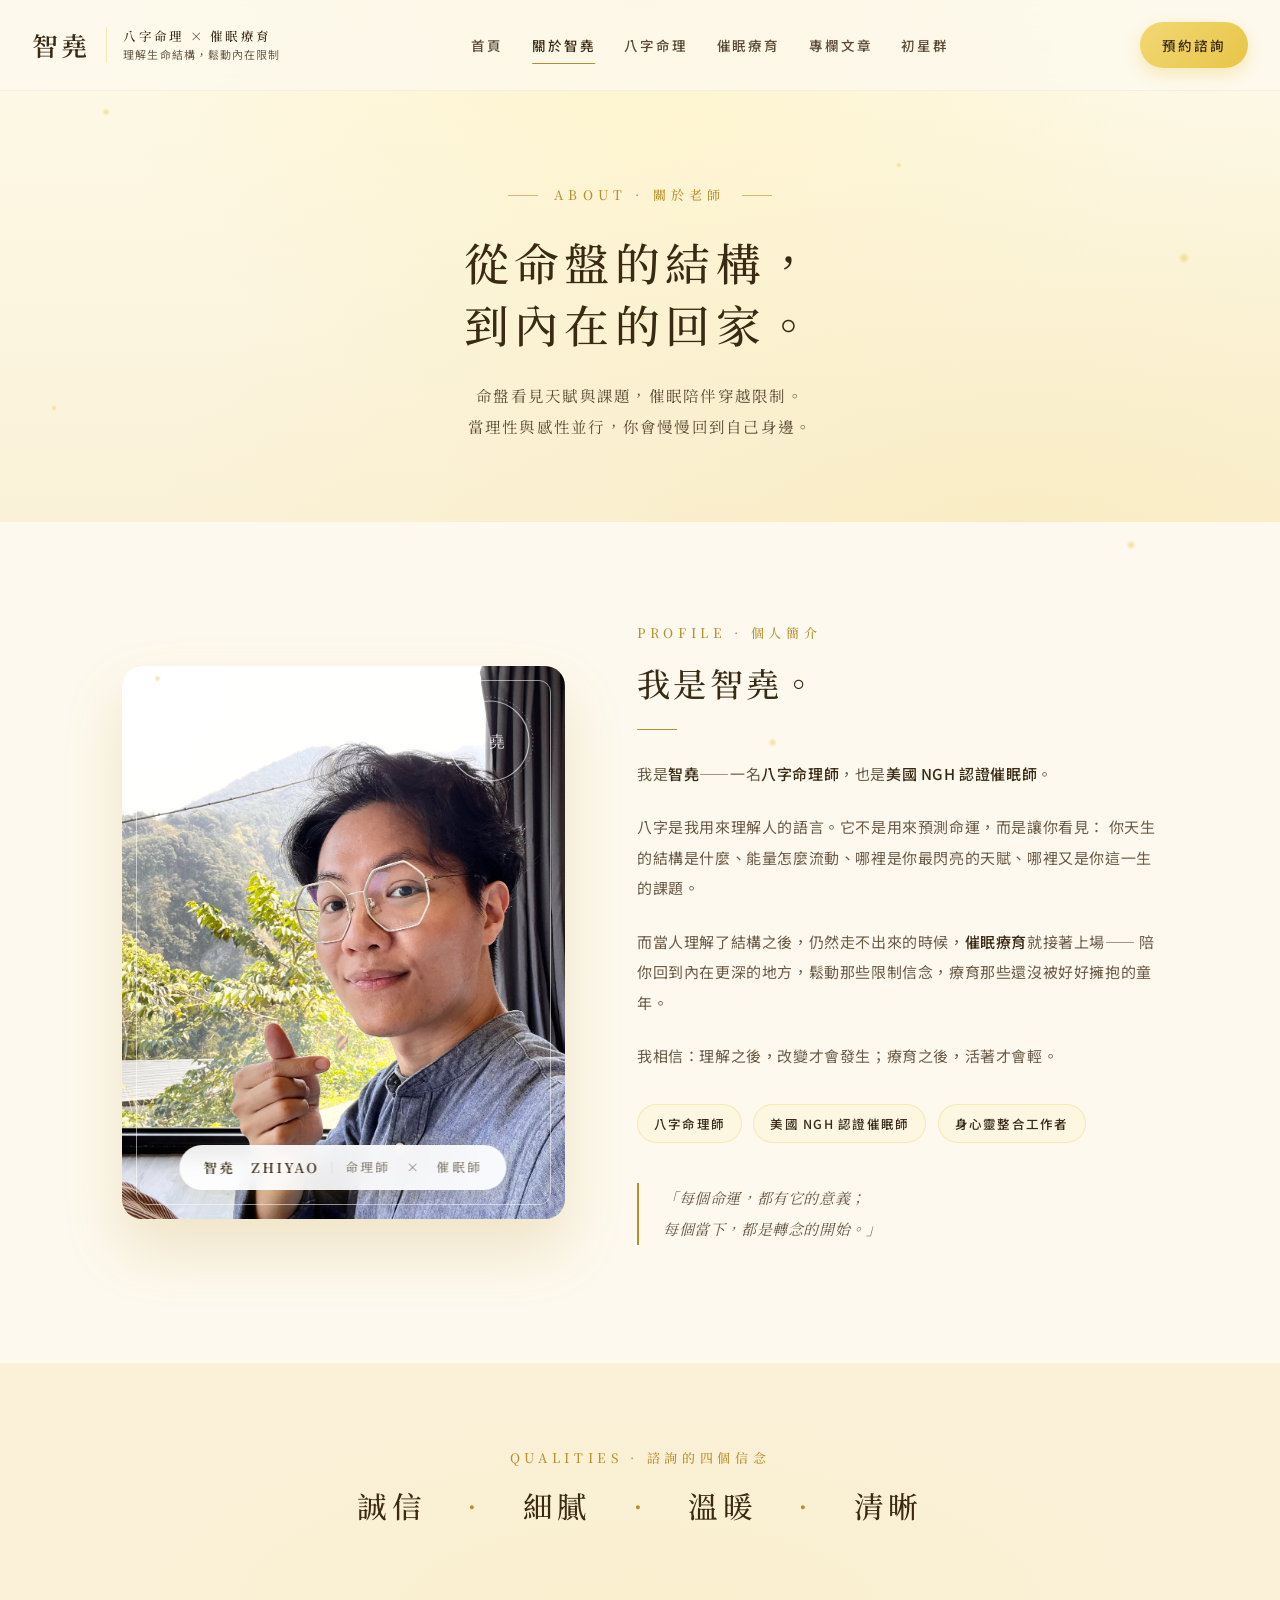
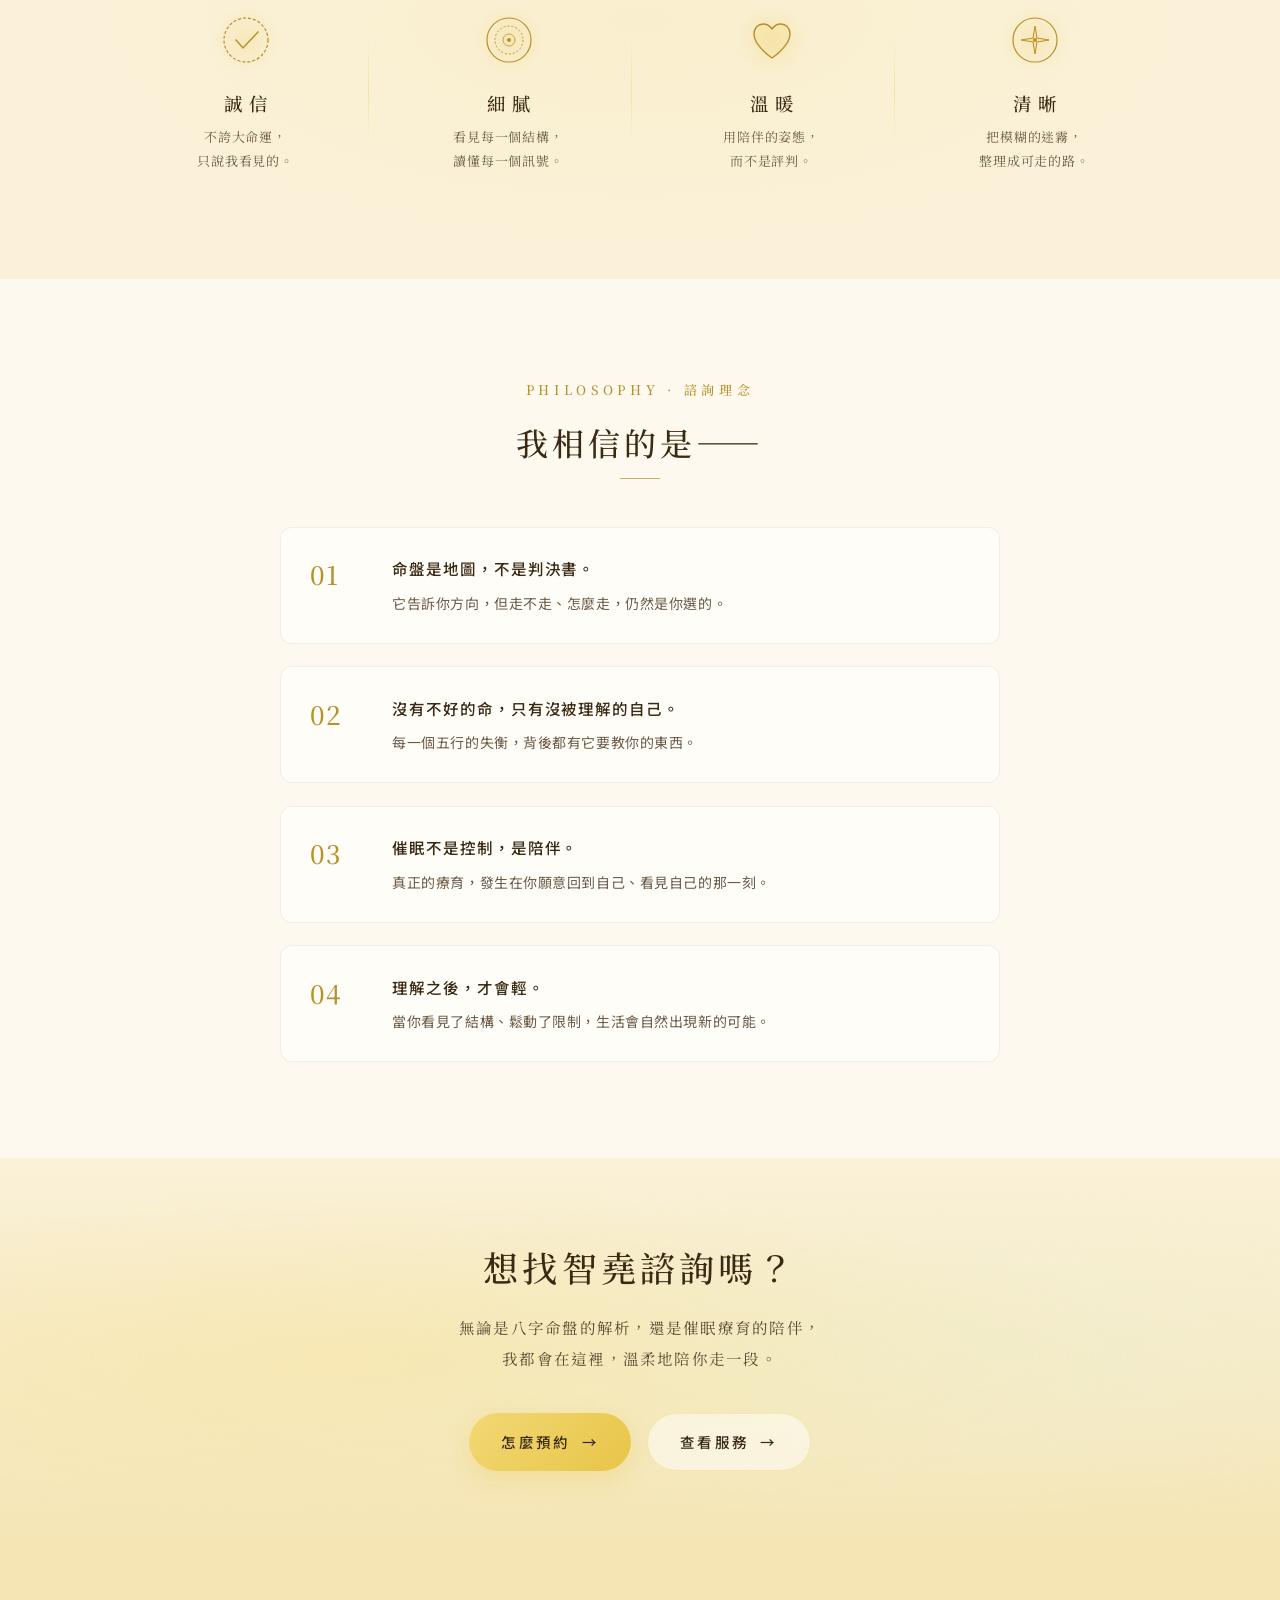
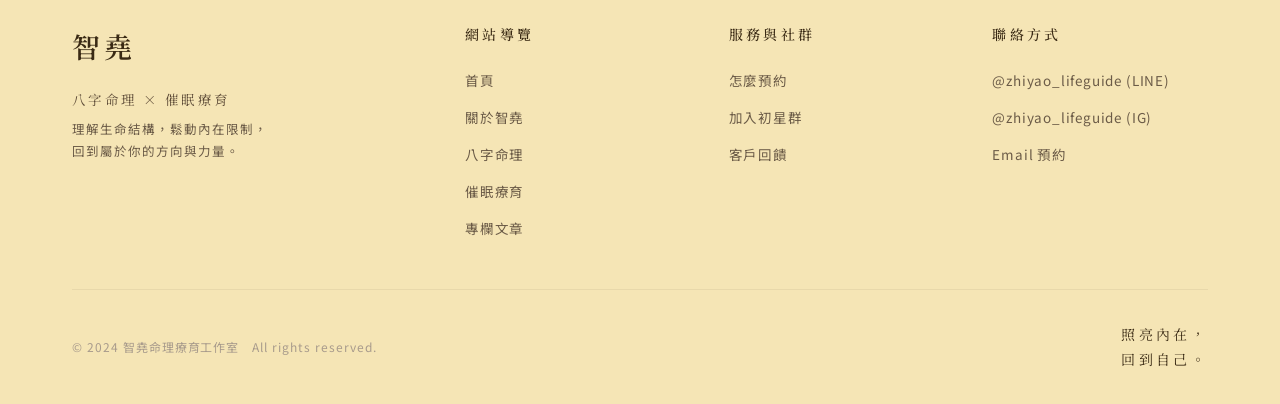
==== commit 3d344f55: "Add files via upload" ====
--- a/about.html
+++ b/about.html
@@ -9,6 +9,36 @@
 <link rel="preconnect" href="https://fonts.gstatic.com" crossorigin>
 <link href="https://fonts.googleapis.com/css2?family=Noto+Serif+TC:wght@400;500;600;700&family=Noto+Sans+TC:wght@300;400;500;600&display=swap" rel="stylesheet">
 <link rel="stylesheet" href="shared.css">
+<style>
+  /* === 響應式微調（蓋過 shared.css）=== */
+  .qualities-head h2 {
+    word-break: keep-all;
+    text-wrap: balance;
+    text-wrap: pretty;
+  }
+  @media (max-width: 768px) {
+    .qualities-head h2 {
+      font-size: 1.4rem;
+      letter-spacing: 0.06em;
+      line-height: 1.7;
+      padding: 0 1.4rem;
+    }
+    .qualities-head h2 .accent {
+      margin: 0 0.2rem;
+    }
+  }
+  @media (max-width: 480px) {
+    .qualities-head h2 {
+      font-size: 1.2rem;
+      letter-spacing: 0.04em;
+    }
+  }
+  .page-header h1, .page-header p {
+    word-break: keep-all;
+    text-wrap: balance;
+    text-wrap: pretty;
+  }
+</style>
 </head>
 <body>
 
